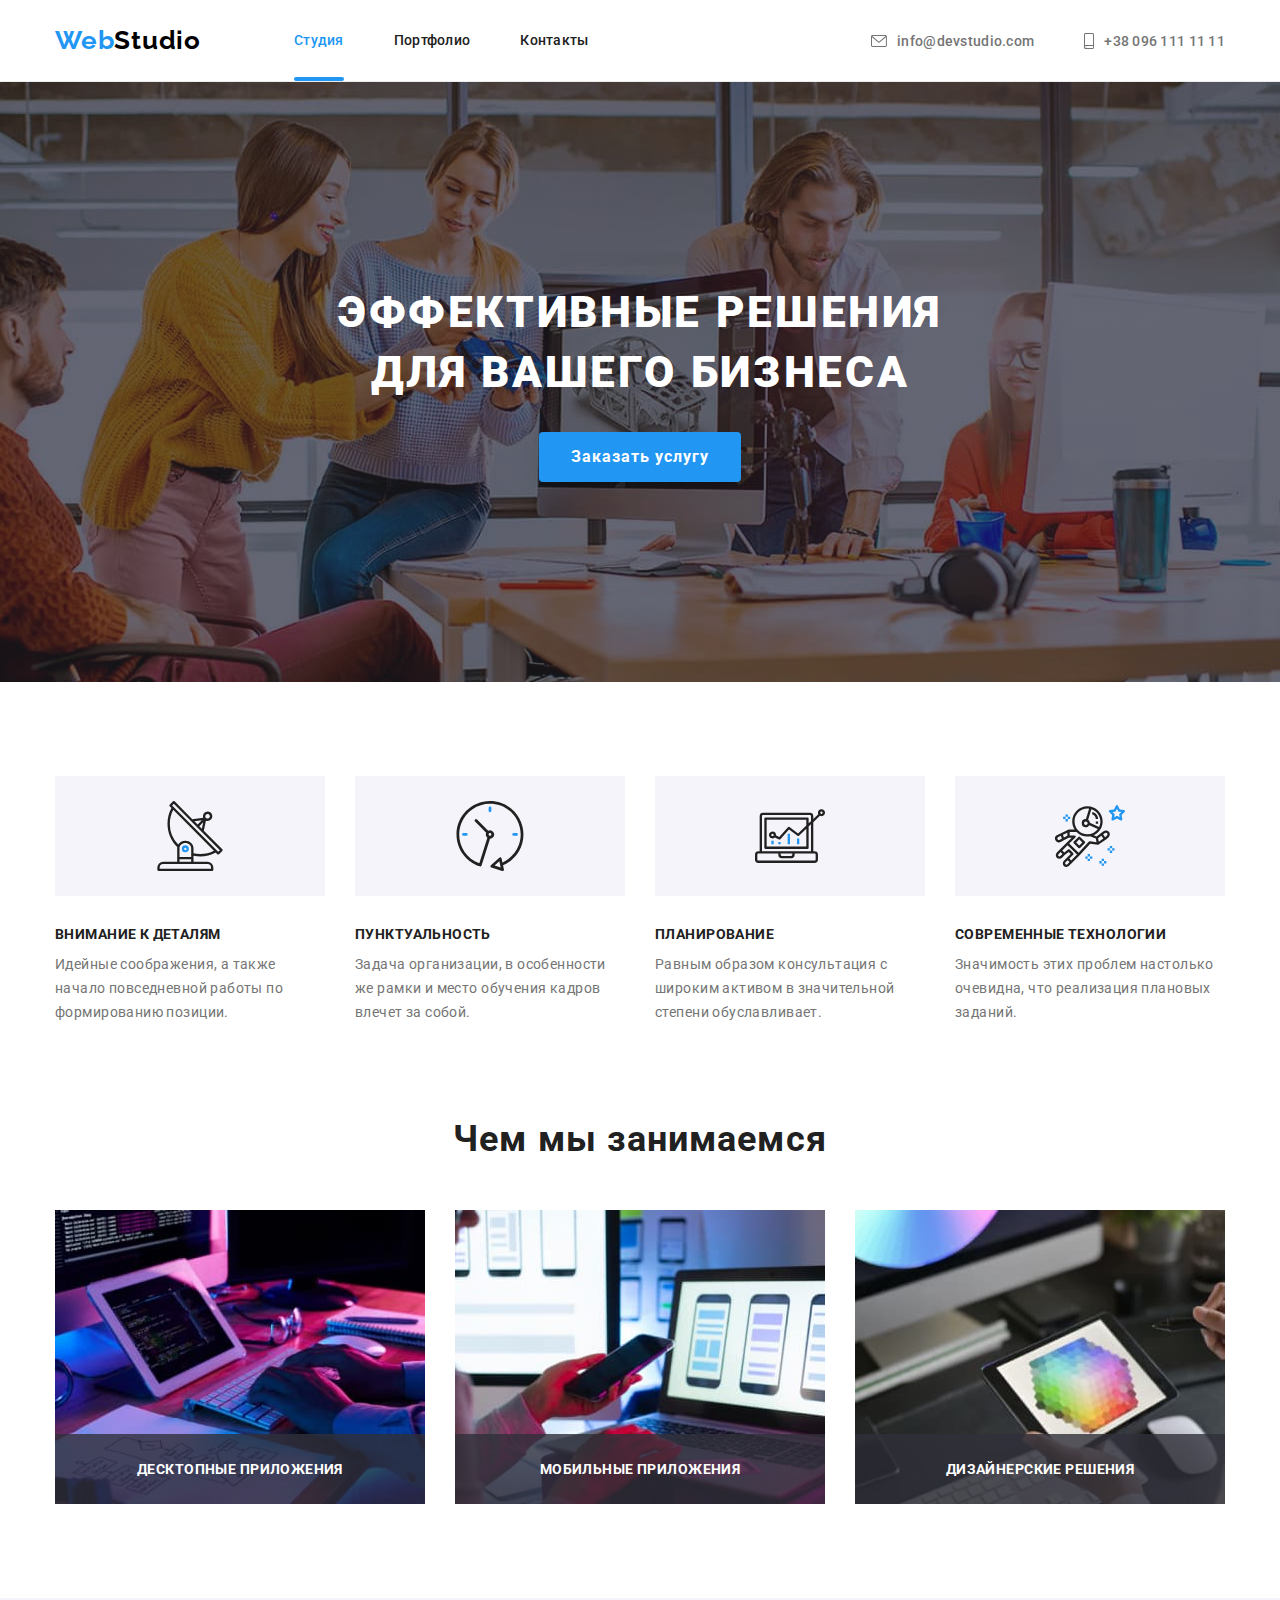
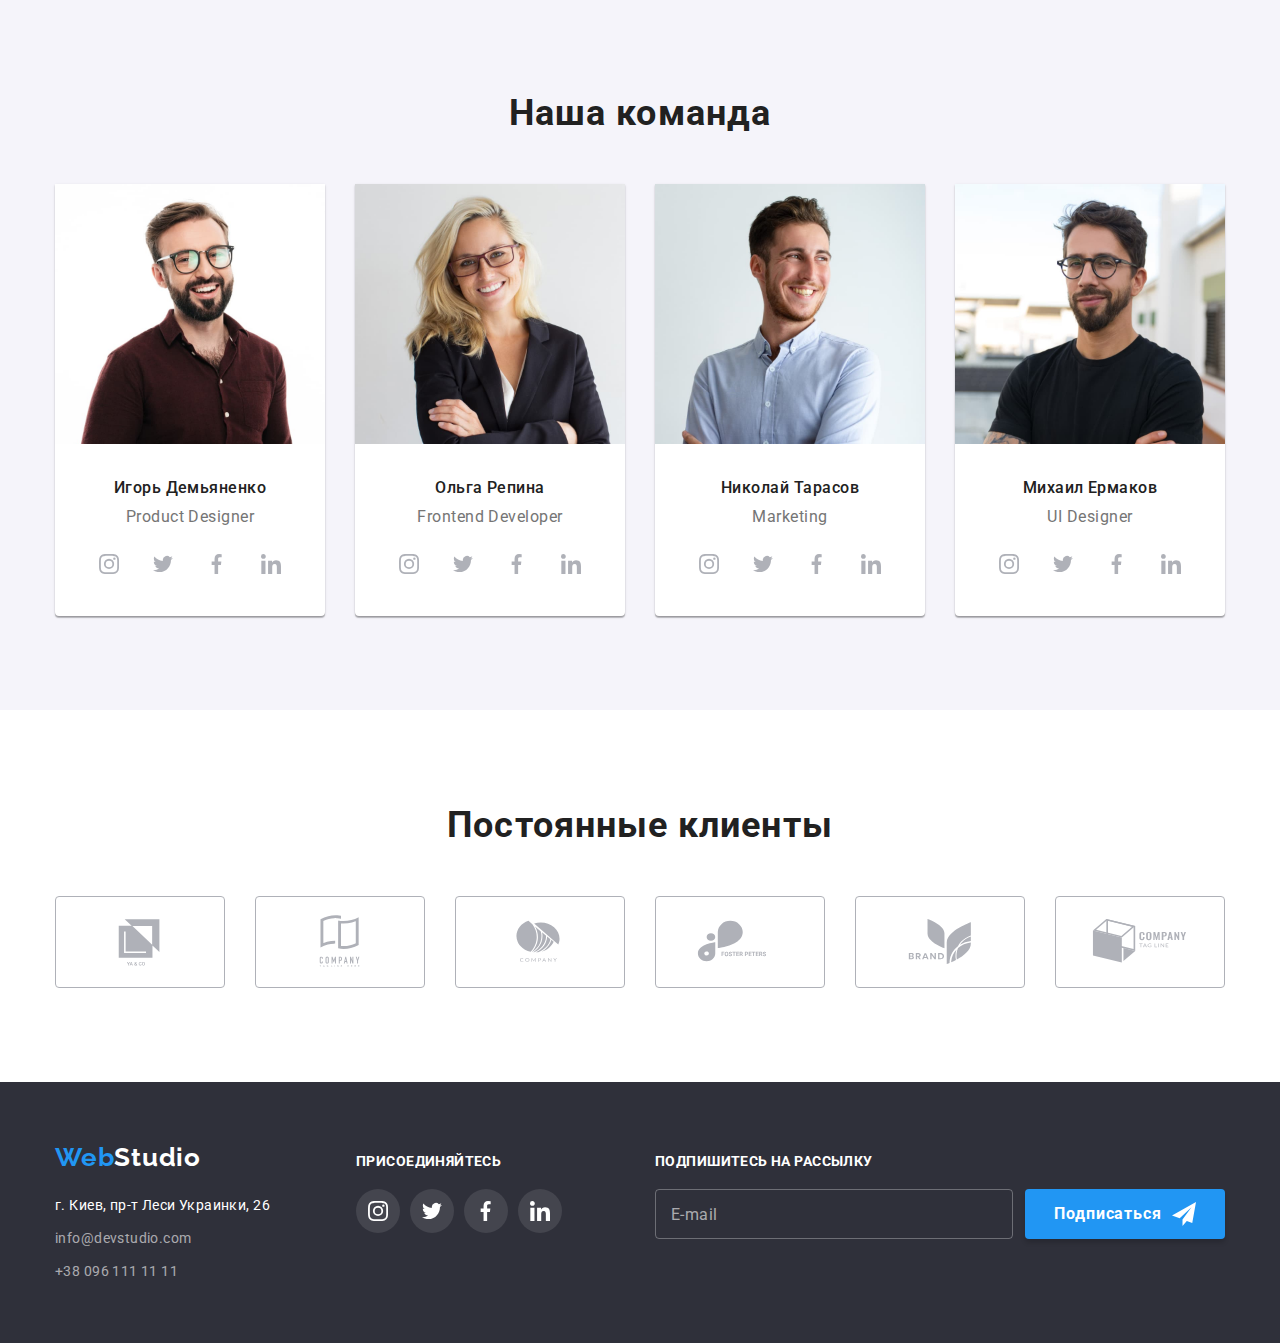
==== index.html @ fdfce9a9 "ver. 1" ====
<!DOCTYPE html>
<html lang="ru">
  <head>
    <meta charset="UTF-8" />
    <meta http-equiv="X-UA-Compatible" content="IE=edge" />
    <meta name="viewport" content="width=device-width, initial-scale=1.0" />
    <title>Web Studio</title>
    <link rel="preconnect" href="https://fonts.googleapis.com" />
    <link rel="preconnect" href="https://fonts.gstatic.com" crossorigin />
    <link
      href="https://fonts.googleapis.com/css2?family=Raleway:wght@700&family=Roboto:wght@400;500;700;900&display=swap"
      rel="stylesheet"
    />
    <link
      rel="stylesheet"
      href="https://cdnjs.cloudflare.com/ajax/libs/modern-normalize/1.1.0/modern-normalize.min.css"
    />
    <link
      rel="stylesheet"
      href="https://cdnjs.cloudflare.com/ajax/libs/animate.css/4.1.1/animate.min.css"
    />
    <!-- <link rel="stylesheet" href="./css/style.css" /> -->
    <link rel="stylesheet" href="/css/main.min.css" />
    <base target="_blank" />
  </head>
  <body>
    <div class="backdrop is-hidden" data-modal>
      <div class="modal">
        <button type="button" class="modal__close-btn" data-modal-close>
          <svg class="modal__close-icon" width="18px" height="18px">
            <use href="images/icons.svg#icon-icon-close"></use>
          </svg>
        </button>
        <form class="form-application">
          <p class="form-application__title">Оставьте свои данные, мы вам перезвоним</p>
          <label for="name" class="form-application__label">Имя</label>
          <div class="form-application__input-wrap">
            <input type="text" id="name" name="name" class="form-application__input" />
            <svg width="18px" height="18px" class="form-application__input-icon">
              <use href="./images/icons.svg#icon-name"></use>
            </svg>
          </div>
          <label for="tel" class="form-application__label">Телефон</label>
          <div class="form-application__input-wrap">
            <input type="tel" id="tel" name="tel" class="form-application__input" />
            <svg width="18px" height="18px" class="form-application__input-icon">
              <use href="./images/icons.svg#icon-tel"></use>
            </svg>
          </div>
          <label for="email" class="form-application__label">Почта</label>
          <div class="form-application__input-wrap">
            <input type="email" id="email" name="email" class="form-application__input" />
            <svg width="18px" height="18px" class="form-application__input-icon">
              <use href="./images/icons.svg#icon-mail"></use>
            </svg>
          </div>
          <label for="comment" class="form-application__label">Комментарий</label>
          <textarea
            name="comment"
            id="comment"
            class="form-application__input form-application__input--textarea"
            placeholder="Введите текст"
          ></textarea>
          <div class="form-application__policy-wrap">
            <input
              type="checkbox"
              name="policy"
              id="policy"
              class="form-application__input-checkbox"
            />
            <label for="policy" class="form-application__label form-application__label--policy">
              <span class="form-application__checkbox-icon"> </span>
              Соглашаюсь с рассылкой и принимаю
              <a href="" class="form-application__policy-link">Условия договора</a></label
            >
          </div>
          <button type="submit" class="form-application__submit-btn">Отправить</button>
        </form>
      </div>
    </div>
    <!--Header-->
    <header class="header">
      <div class="container header__container">
        <!--Logo-->
        <a href="./index.html" class="logo logo--color-header" target="_self"
          ><span class="logo logo--color-primary">Web</span>Studio</a
        >
        <!--Navigation-->
        <nav class="nav">
          <ul class="nav__list list-flex">
            <li class="nav__item">
              <a href="./index.html" class="nav__link active-link" target="_self">Студия</a>
            </li>
            <li class="nav__item">
              <a href="./portfolio.html" class="nav__link" target="_self">Портфолио</a>
            </li>
            <li class="nav__item">
              <a href="" class="nav__link" target="_self">Контакты</a>
            </li>
          </ul>
        </nav>
        <!--Contacts-->
        <ul class="contacts-list list-flex">
          <li class="contacts-list__item">
            <a href="mailto:info@devstudio.com" class="contacts-list__link">
              <svg class="contacts-list__icon" width="16px" height="12px">
                <use href="images/icons.svg#icon-envelope"></use>
              </svg>
              info@devstudio.com</a
            >
          </li>
          <li class="contacts-list__item">
            <a href="tel:+380961111111" class="contacts-list__link">
              <svg width="10" height="16" class="contacts-list__icon">
                <use href="images/icons.svg#icon-smartphone"></use>
              </svg>
              +38 096 111 11 11</a
            >
          </li>
        </ul>
      </div>
    </header>
    <!--Main section-->
    <main>
      <!--Hero-section-->
      <section class="section hero-section">
        <div class="container">
          <h1 class="hero-section__title">Эффективные решения<br />для вашего бизнеса</h1>
          <button class="hero-section__btn button" data-modal-open>Заказать услугу</button>
        </div>
      </section>
      <!--Skills-section-->
      <section class="section">
        <div class="container">
          <ul class="skills-list list-flex">
            <li class="skills-list__item">
              <div class="skills-list__wrap">
                <svg width="70" height="70">
                  <use href="images/icons.svg#icon-antenna"></use>
                </svg>
              </div>
              <h3 class="skills-list__title">Внимание к деталям</h3>
              <p class="skills-list__description">
                Идейные соображения, а также начало повседневной работы по формированию позиции.
              </p>
            </li>
            <li class="skills-list__item">
              <div class="skills-list__wrap">
                <svg width="70" height="70">
                  <use href="images/icons.svg#icon-clock"></use>
                </svg>
              </div>
              <h3 class="skills-list__title">Пунктуальность</h3>
              <p class="skills-list__description">
                Задача организации, в особенности же рамки и место обучения кадров влечет за собой.
              </p>
            </li>
            <li class="skills-list__item">
              <div class="skills-list__wrap">
                <svg width="70" height="70">
                  <use href="images/icons.svg#icon-diagram"></use>
                </svg>
              </div>
              <h3 class="skills-list__title">Планирование</h3>
              <p class="skills-list__description">
                Равным образом консультация с широким активом в значительной степени обуславливает.
              </p>
            </li>
            <li class="skills-list__item">
              <div class="skills-list__wrap">
                <svg width="70" height="70">
                  <use href="images/icons.svg#icon-astronaut"></use>
                </svg>
              </div>
              <h3 class="skills-list__title">Современные технологии</h3>
              <p class="skills-list__description">
                Значимость этих проблем настолько очевидна, что реализация плановых заданий.
              </p>
            </li>
          </ul>
        </div>
      </section>
      <!--Description-section-->
      <section class="section description-section">
        <div class="container">
          <h2 class="description-title">Чем мы занимаемся</h2>
          <ul class="description-list list-flex">
            <li>
              <div class="description-list__wrap">
                <img src="./images/img1.jpg" alt="разработка для ПК" width="370" />
                <h3 class="description-list__title">десктопные приложения</h3>
              </div>
            </li>
            <li>
              <div class="description-list__wrap">
                <img src="./images/img2.jpg" alt="разработка для смартфонов" width="370" />
                <h3 class="description-list__title">мобильные приложения</h3>
              </div>
            </li>
            <li>
              <div class="description-list__wrap">
                <img src="./images/img3.jpg" alt="разработка для планшетов" width="370" />
                <h3 class="description-list__title">дизайнерские решения</h3>
              </div>
            </li>
          </ul>
        </div>
      </section>
      <!--Command-section-->
      <section class="section command-section">
        <div class="container">
          <h2 class="command-title">Наша команда</h2>
          <ul class="command-list list-flex">
            <li class="command-list__item">
              <img src="./images/employee1.jpg" alt="Игорь Демьяненко" width="270" />
              <h3 class="command-list__name">Игорь Демьяненко</h3>
              <p class="command-list__position">Product Designer</p>
              <div class="command-list__link-wrap">
                <a href="https://www.instagram.com/" class="command-list__link">
                  <svg width="20" height="20">
                    <use href="./images/icons.svg#icon-instagram"></use>
                  </svg>
                </a>
                <a href="https://twitter.com/" class="command-list__link">
                  <svg width="20" height="20">
                    <use href="./images/icons.svg#icon-twitter"></use>
                  </svg>
                </a>
                <a href="https://www.facebook.com/" class="command-list__link">
                  <svg width="20" height="20">
                    <use href="./images/icons.svg#icon-facebook"></use>
                  </svg>
                </a>
                <a href="https://www.linkedin.com/" class="command-list__link" target="_blank">
                  <svg width="20" height="20">
                    <use href="./images/icons.svg#icon-linkedin"></use>
                  </svg>
                </a>
              </div>
            </li>
            <li class="command-list__item">
              <img src="./images/employee2.jpg" alt="Ольга Репина" width="270" />
              <h3 class="command-list__name">Ольга Репина</h3>
              <p class="command-list__position">Frontend Developer</p>
              <div class="command-list__link-wrap">
                <a href="https://www.instagram.com/" class="command-list__link">
                  <svg width="20" height="20" class="">
                    <use href="./images/icons.svg#icon-instagram"></use>
                  </svg>
                </a>
                <a href="https://twitter.com/" class="command-list__link">
                  <svg width="20" height="20" class="">
                    <use href="./images/icons.svg#icon-twitter"></use>
                  </svg>
                </a>
                <a href="https://www.facebook.com/" class="command-list__link">
                  <svg width="20" height="20" class="">
                    <use href="./images/icons.svg#icon-facebook"></use>
                  </svg>
                </a>
                <a href="https://www.linkedin.com/" class="command-list__link" target="_blank">
                  <svg width="20" height="20" class="">
                    <use href="./images/icons.svg#icon-linkedin"></use>
                  </svg>
                </a>
              </div>
            </li>
            <li class="command-list__item">
              <img src="./images/employee3.jpg" alt="Николай Тарасов" width="270" />
              <h3 class="command-list__name">Николай Тарасов</h3>
              <p class="command-list__position">Marketing</p>
              <div class="command-list__link-wrap">
                <a href="https://www.instagram.com/" class="command-list__link">
                  <svg width="20" height="20" class="">
                    <use href="./images/icons.svg#icon-instagram"></use>
                  </svg>
                </a>
                <a href="https://twitter.com/" class="command-list__link">
                  <svg width="20" height="20" class="">
                    <use href="./images/icons.svg#icon-twitter"></use>
                  </svg>
                </a>
                <a href="https://www.facebook.com/" class="command-list__link">
                  <svg width="20" height="20" class="">
                    <use href="./images/icons.svg#icon-facebook"></use>
                  </svg>
                </a>
                <a href="https://www.linkedin.com/" class="command-list__link" target="_blank">
                  <svg width="20" height="20" class="">
                    <use href="./images/icons.svg#icon-linkedin"></use>
                  </svg>
                </a>
              </div>
            </li>
            <li class="command-list__item">
              <img src="./images/employee4.jpg" alt="Михаил Ермаков" width="270" />
              <h3 class="command-list__name">Михаил Ермаков</h3>
              <p class="command-list__position">UI Designer</p>
              <div class="command-list__link-wrap">
                <a href="https://www.instagram.com/" class="command-list__link">
                  <svg width="20" height="20" class="">
                    <use href="./images/icons.svg#icon-instagram"></use>
                  </svg>
                </a>
                <a href="https://twitter.com/" class="command-list__link">
                  <svg width="20" height="20" class="">
                    <use href="./images/icons.svg#icon-twitter"></use>
                  </svg>
                </a>
                <a href="https://www.facebook.com/" class="command-list__link">
                  <svg width="20" height="20" class="">
                    <use href="./images/icons.svg#icon-facebook"></use>
                  </svg>
                </a>
                <a href="https://www.linkedin.com/" class="command-list__link" target="_blank">
                  <svg width="20" height="20" class="">
                    <use href="./images/icons.svg#icon-linkedin"></use>
                  </svg>
                </a>
              </div>
            </li>
          </ul>
        </div>
      </section>
      <!--Clients-section-->
      <section class="section">
        <div class="container">
          <h2 class="clients-title">Постоянные клиенты</h2>
          <ul class="clients-list list-flex">
            <li class="clients-list__item">
              <a href="" class="clients-list__link">
                <svg width="106" height="60">
                  <use href="images/icons.svg#icon-logo-1"></use>
                </svg>
              </a>
            </li>
            <li class="clients-list__item">
              <a href="" class="clients-list__link">
                <svg width="106" height="60" class="clients-icon">
                  <use href="images/icons.svg#icon-logo-2"></use>
                </svg>
              </a>
            </li>
            <li class="clients-list__item">
              <a href="" class="clients-list__link">
                <svg width="106" height="60" class="clients-icon">
                  <use href="images/icons.svg#icon-logo-3"></use>
                </svg>
              </a>
            </li>
            <li class="clients-list__item">
              <a href="" class="clients-list__link">
                <svg width="106" height="60" class="clients-icon">
                  <use href="images/icons.svg#icon-logo-4"></use>
                </svg>
              </a>
            </li>
            <li class="clients-list__item">
              <a href="" class="clients-list__link">
                <svg width="106" height="60" class="clients-icon">
                  <use href="images/icons.svg#icon-logo-5"></use>
                </svg>
              </a>
            </li>
            <li class="clients-list__item">
              <a href="" class="clients-list__link">
                <svg width="106" height="60" class="clients-icon">
                  <use href="images/icons.svg#icon-logo-6"></use>
                </svg>
              </a>
            </li>
          </ul>
        </div>
      </section>
    </main>
    <!--Footer-->
    <footer class="footer-section">
      <div class="container footer-container">
        <div class="footer-wrap-1">
          <a href="./index.html" class="logo logo--color-footer" target="_self"
            ><span class="logo logo--color-primary">Web</span>Studio</a
          >
          <address>
            <a href="https://goo.gl/maps/UCpM3djTyMYPJddQ7" class="adress-location"
              >г. Киев, пр-т Леси Украинки, 26</a
            >
            <ul class="adress-list list-flex">
              <li class="adress-list__item">
                <a href="mailto:info@devstudio.com" class="adress-list__contact"
                  >info@devstudio.com</a
                >
              </li>
              <li class="adress-list__item">
                <a href="tel:+380961111111" class="adress-list__contact">+38 096 111 11 11</a>
              </li>
            </ul>
          </address>
        </div>
        <div class="footer-wrap-2">
          <h3 class="footer-links-title">присоединяйтесь</h3>
          <ul class="footer-links list-flex">
            <li>
              <a href="https://www.instagram.com/" class="footer-links__icon">
                <svg width="20" height="20">
                  <use href="./images/icons.svg#icon-instagram"></use>
                </svg>
              </a>
            </li>
            <li>
              <a href="https://twitter.com/" class="footer-links__icon">
                <svg width="20" height="20">
                  <use href="./images/icons.svg#icon-twitter"></use>
                </svg>
              </a>
            </li>
            <li>
              <a href="https://www.facebook.com/" class="footer-links__icon">
                <svg width="20" height="20">
                  <use href="./images/icons.svg#icon-facebook"></use>
                </svg>
              </a>
            </li>
            <li>
              <a href="https://www.linkedin.com/" class="footer-links__icon" target="_blank">
                <svg width="20" height="20">
                  <use href="./images/icons.svg#icon-linkedin"></use>
                </svg>
              </a>
            </li>
          </ul>
        </div>
        <form class="newsletter-form">
          <div>
            <p class="newsletter-form__label">Подпишитесь на рассылку</p>
            <input
              type="email"
              name="email"
              id="email"
              placeholder="E-mail"
              class="newsletter-form__input"
            />
          </div>
          <button type="submit" class="newsletter-form__submit-btn">
            <span class="newsletter-form__submit-title">
              Подписаться
              <svg width="24px" height="24px" class="newsletter-form__icon-submit">
                <use href="./images/icons.svg#icon-submit"></use>
              </svg>
            </span>
          </button>
        </form>
      </div>
    </footer>
    <script src="./js/modal.js"></script>
  </body>
</html>
---- css/style.css ----
:root {
  --body-main-color: #212121;
  --header-border-color: #ececec;
  --main-background-color: #2f303a;
  --logo-color-1: #000000;
  --secondary-text-color: #ffffff;
  --main-hover-color: #2196f3;
  --third-priority-color: #757575;
  --secondary-background-color: #f5f4fa;
  --icon-color: #afb1b8;
  --portfolio-border-color: #eeeeee;
  --adress-third-priority-color: rgba(255, 255, 255, 0.6);
  --footer-links-bcgr-color: rgba(255, 255, 255, 0.1);
}

/*--------------------------global styles--------------------------*/
p,
h1,
h2,
h3,
h4,
h5,
h6 {
  margin: 0;
  padding: 0;
}

.img-block {
  display: block;
}

.list-flex {
  display: flex;
  margin: 0;
  padding: 0;
}

a {
  text-decoration: none;
  color: inherit;
}

li {
  list-style-type: none;
}

body {
  font-family: 'Roboto', sans-serif;
  color: var(--body-main-color);
}

footer {
  background-color: var(--main-background-color);
}

.button {
  border: 4px transparent;
}

.container {
  width: 1200px;
  padding-left: 15px;
  padding-right: 15px;
  margin-left: auto;
  margin-right: auto;
}

.section {
  padding-top: 94px;
  padding-bottom: 94px;
}

.visually-hidden {
  position: fixed;
  transform: scale(0);
}

/*--------------------------header--------------------------*/

.header {
  border-bottom: 1px solid var(--header-border-color);
}

.header__container {
  display: flex;
  align-items: center;
  padding-top: 25px;
  padding-bottom: 25px;
}

.nav {
  display: flex;
  margin-left: 93px;
}

.nav__item:not(:last-child) {
  margin-right: 50px;
}

.logo {
  font-family: Raleway;
  font-weight: 700;
  font-size: 26px;
  line-height: calc(31 / 26);
  letter-spacing: 0.03em;
}

.logo--color-primary {
  color: var(--main-hover-color);
}

.logo--color-header {
  color: var(--logo-color-1);
}

.logo--color-footer {
  color: var(--secondary-text-color);
}

.nav__link {
  position: relative;
  padding-top: 25px;
  padding-bottom: 25px;
  font-family: Roboto;
  font-weight: 500;
  font-size: 14px;
  line-height: calc(16 / 14);
  letter-spacing: 0.02em;
  transition-property: color;
  transition-duration: 250ms;
  transition-timing-function: cubic-bezier(0.4, 0, 0.2, 1);
}

.nav__link:hover,
.nav__link:focus {
  color: var(--main-hover-color);
}

.active-link::after {
  content: '';
  width: 100%;
  height: 4px;
  bottom: -7.5px;
  left: 0;
  border-radius: 2px;
  position: absolute;
  background-color: var(--main-hover-color);
}

.active-link {
  color: var(--main-hover-color);
}

.contacts-list {
  margin-left: auto;
}

.contacts-list__item:nth-child(1) {
  margin-right: 50px;
}

.contacts-list__link {
  display: flex;
  align-items: center;
  font-family: Roboto;
  font-weight: 500;
  font-size: 14px;
  line-height: calc(16 / 14);
  letter-spacing: 0.02em;
  color: var(--third-priority-color);
  fill: var(--third-priority-color);
  transition-property: color fill;
  transition-duration: 250ms;
  transition-timing-function: cubic-bezier(0.4, 0, 0.2, 1);
}

.contacts-list__link:hover,
.contacts-list__link:focus {
  color: var(--main-hover-color);
  fill: var(--main-hover-color);
}

.contacts-list__icon {
  margin-right: 10px;
}

/*--------------------------hero-section--------------------------*/

.hero-section {
  padding-top: 200px;
  padding-bottom: 200px;
  max-width: 1600px;
  max-height: 600px;
  margin-left: auto;
  margin-right: auto;
  background-image: linear-gradient(to right, rgba(47, 48, 58, 0.4), rgba(47, 48, 58, 0.4)),
    url(../images/hero-background.jpg);
  background-repeat: no-repeat;
  background-position: center;
  background-size: auto;
  background-color: var(--main-background-color);
  text-align: center;
}

.hero-section__title {
  margin-top: 0;
  margin-bottom: 30px;
  font-weight: 900;
  font-size: 44px;
  line-height: calc(60 / 44);
  letter-spacing: 0.06em;
  text-transform: uppercase;
  color: var(--secondary-text-color);
}

.hero-section__btn {
  display: inline-block;
  border-radius: 4px;
  box-shadow: 0px 4px 4px rgba(0, 0, 0, 0.15);
  padding: 10px 32px;
  cursor: pointer;
  font-family: inherit;
  font-weight: 700;
  font-size: 16px;
  line-height: calc(30 / 16);
  align-items: center;
  text-align: center;
  letter-spacing: 0.06em;
  background-color: var(--main-hover-color);
  color: var(--secondary-text-color);
}

.backdrop {
  position: fixed;
  width: 100%;
  height: 100%;
  background-color: rgba(0, 0, 0, 0.2);
  z-index: 1;
}

.backdrop.is-hidden {
  visibility: hidden;
  opacity: 0;
  pointer-events: none;
}

.modal {
  position: absolute;
  padding: 40px 40px;
  top: 50%;
  left: 50%;
  transform: translate(-50%, -50%);
  width: 528px;
  height: 581px;
  background-color: #fff;
  box-shadow: 0px 1px 3px rgba(0, 0, 0, 0.12), 0px 1px 1px rgba(0, 0, 0, 0.14),
    0px 2px 1px rgba(0, 0, 0, 0.2);
  border-radius: 4px;
}

.modal__close-btn {
  position: relative;
  width: 30px;
  height: 30px;
  position: absolute;
  right: 8px;
  top: 8px;
  background-color: #fff;
  padding: 0;
  cursor: pointer;
  border: 1px solid rgba(0, 0, 0, 0.1);
  border-radius: 50%;
  transition-property: fill;
  transition-duration: 250ms;
  transition-timing-function: cubic-bezier(0.4, 0, 0.2, 1);
}

.modal__close-btn:hover,
.modal__close-btn:focus {
  fill: var(--main-hover-color);
}

.modal__close-icon {
  position: absolute;
  top: 50%;
  left: 50%;
  transform: translate(-50%, -50%);
}

.form-application__title {
  text-align: center;
  font-weight: bold;
  font-size: 20px;
  line-height: 23px;
  text-align: center;
  letter-spacing: 0.03em;
  margin-bottom: 12px;
}

.form-application__label {
  display: block;
  margin-bottom: 4px;
  font-size: 12px;
  line-height: calc(14 / 12);
  letter-spacing: 0.01em;
  color: var(--third-priority-color);
}

.form-application__input {
  display: block;
  width: 100%;
  height: 40px;
  padding: 12px 42px;
  outline: none;
  border: 1px solid rgba(33, 33, 33, 0.2);
  border-radius: 4px;
  cursor: pointer;
  transition-property: border-color;
  transition-duration: 250ms;
  transition-timing-function: cubic-bezier(0.4, 0, 0.2, 1);
}

.form-application__input-icon {
  position: absolute;
  top: 11px;
  left: 12px;
  transition-property: fill;
  transition-duration: 250ms;
  transition-timing-function: cubic-bezier(0.4, 0, 0.2, 1);
}

.form-application__input-wrap {
  position: relative;
  margin-bottom: 10px;
}

.form-application__input:focus {
  border-color: var(--main-hover-color);
}

.form-application__input:focus ~ .form-application__input-icon {
  fill: var(--main-hover-color);
}

.form-application__input--textarea {
  margin-bottom: 20px;
  padding: 12px 16px;
  height: 120px;
  resize: none;
}

.form-application__input-textarea::placeholder {
  font-size: 12px;
  line-height: calc(14 / 12);
  letter-spacing: 0.01em;
  color: rgba(117, 117, 117, 0.5);
}

.form-application__policy-wrap {
  display: flex;
  align-items: center;
  justify-content: space-between;
  margin-bottom: 30px;
  padding: 0 12px;
}

.form-application__input-checkbox {
  position: absolute;
  width: 1px;
  height: 1px;
  overflow: hidden;
  clip: rect(0 0 0 0);
}

.form-application__label--policy {
  display: flex;
  align-items: center;
  justify-content: space-between;
  width: 100%;
  margin-bottom: 0;
  font-size: 14px;
  line-height: calc(24 / 14);
  letter-spacing: 0.03em;
}

.form-application__checkbox-icon {
  display: inline-block;
  width: 16px;
  height: 15px;
  border-radius: 2px;
  border: 2px solid var(--body-main-color);
  transition-property: background-image background-color border-color background-origin
    background-size;
  transition-duration: 250ms;
  transition-timing-function: cubic-bezier(0.4, 0, 0.2, 1);
}

.form-application__input-checkbox:checked
  + .form-application__label--policy
  > .form-application__checkbox-icon {
  border-color: transparent;
  background-color: var(--main-hover-color);
  background-image: url(../images/checked-checkbox.svg);
  background-size: contain;
  background-origin: border-box;
}

.form-application__input-checkbox:checked:focus
  + .form-application__label--policy
  > .form-application__checkbox-icon {
  border: 2px solid var(--body-main-color);
}

.form-application__input-checkbox:focus
  + .form-application__label--policy
  > .form-application__checkbox-icon {
  border: 2px solid var(--main-hover-color);
}

.form-application__policy-link {
  font-style: normal;
  font-size: 14px;
  line-height: calc(24 / 14);
  letter-spacing: 0.03em;
  text-decoration-line: underline;
  color: var(--main-hover-color);
}

.form-application__submit-btn {
  display: block;
  width: 200px;
  height: 50px;
  margin-left: auto;
  margin-right: auto;
  font-weight: bold;
  font-size: 16px;
  line-height: calc(30 / 16);
  letter-spacing: 0.06em;
  color: var(--secondary-text-color);
  background: #188ce8;
  box-shadow: 0px 4px 4px rgba(0, 0, 0, 0.15);
  border-radius: 4px;
  border: none;
  cursor: pointer;
}

/*--------------------------skills section--------------------------*/

.skills-list__wrap {
  display: flex;
  align-items: center;
  justify-content: center;
  margin-bottom: 30px;
  width: 270px;
  height: 120px;
  background-color: var(--secondary-background-color);
}

.skills-list {
  justify-content: space-between;
}

.skills-list__item {
  width: 270px;
}

.skills-list__title {
  margin-top: 0;
  margin-bottom: 10px;
  font-size: 14px;
  line-height: calc(16 / 14);
  letter-spacing: 0.03em;
  text-transform: uppercase;
}

.skills-list__description {
  font-size: 14px;
  line-height: calc(24 / 14);
  letter-spacing: 0.03em;
  color: var(--third-priority-color);
}
/*--------------------------description section--------------------------*/

.description-section {
  padding-top: 0;
}

.description-title {
  margin: 0 auto 50px auto;
  font-size: 36px;
  line-height: calc(42 / 36);
  text-align: center;
  letter-spacing: 0.03em;
}

.description-list {
  justify-content: space-between;
}

.description-list__wrap {
  width: 370px;
  height: 294px;
  position: relative;
}

.description-list__title {
  position: absolute;
  bottom: 0;
  width: 370px;
  height: 70px;
  padding: 27px 0;
  font-size: 14px;
  line-height: calc(16 / 14);
  text-align: center;
  letter-spacing: 0.03em;
  text-transform: uppercase;
  background-color: rgba(47, 48, 58, 0.8);
  color: var(--secondary-text-color);
}

/*--------------------------command section--------------------------*/

.command-section {
  background-color: var(--secondary-background-color);
}

.command-title {
  margin: 0 auto 50px auto;
  font-size: 36px;
  line-height: calc(42 / 36);
  text-align: center;
  letter-spacing: 0.03em;
}

.command-list {
  justify-content: space-between;
}

.command-list__item {
  padding-bottom: 30px;
  box-shadow: 0px 1px 3px rgba(0, 0, 0, 0.12), 0px 1px 1px rgba(0, 0, 0, 0.14),
    0px 2px 1px rgba(0, 0, 0, 0.2);
  border-radius: 0px 0px 4px 4px;
  background-color: #fff;
}

.command-list__name {
  margin-top: 30px;
  font-weight: 500;
  font-size: 16px;
  line-height: calc(19 / 16);
  text-align: center;
  letter-spacing: 0.03em;
}

.command-list__position {
  margin-top: 10px;
  font-size: 16px;
  line-height: calc(19 / 16);
  text-align: center;
  letter-spacing: 0.03em;
  color: var(--third-priority-color);
}

.command-list__link-wrap {
  display: flex;
  align-items: center;
  justify-content: space-between;
  width: 206px;
  height: 44px;
  margin-left: auto;
  margin-right: auto;
  margin-top: 16px;
}

.command-list__link {
  display: flex;
  align-items: center;
  justify-content: center;
  width: 44px;
  height: 44px;
  fill: var(--icon-color);
  border-radius: 50%;
  transition-property: background-color fill;
  transition-duration: 250ms;
  transition-timing-function: cubic-bezier(0.4, 0, 0.2, 1);
}

.command-list__link:hover,
.command-list__link:focus {
  background-color: var(--main-hover-color);
  fill: var(--secondary-text-color);
}

/*--------------------------Clients section--------------------------*/

.clients-title {
  margin-bottom: 50px;
  font-size: 36px;
  line-height: 42px;
  text-align: center;
  letter-spacing: 0.03em;
  color: var(--body-main-color);
}

.clients-list {
  display: flex;
  padding: 0;
}

.clients-list__item:not(:last-child) {
  margin-right: 30px;
}

.clients-list__item {
  display: flex;
  align-items: center;
  justify-content: center;
  width: 170px;
  height: 92px;
  border: 1px solid #afb1b8;
  border-radius: 4px;
  transition-property: border-color;
  transition-duration: 250ms;
  transition-timing-function: cubic-bezier(0.4, 0, 0.2, 1);
}

.clients-list__link {
  display: flex;
  align-items: center;
  justify-content: center;
  fill: var(--icon-color);
  width: 170px;
  height: 92px;
  transition-property: fill;
  transition-duration: 250ms;
  transition-timing-function: cubic-bezier(0.4, 0, 0.2, 1);
}

.clients-list__item:hover,
.clients-list__item:focus {
  border-color: var(--main-hover-color);
}

.clients-list__link:hover,
.clients-list__link:focus {
  fill: var(--main-hover-color);
}

/*--------------------------portfolio nav section--------------------------*/

.portfolio-nav {
  margin-bottom: 50px;
  justify-content: center;
  margin-left: auto;
  margin-right: auto;
}

.portfolio-nav__item:not(:last-child) {
  margin-right: 8px;
}

.portfolio-nav__btn {
  display: inline-block;
  border-radius: 4px;
  padding: 6px 22px;
  font-family: inherit;
  font-weight: 500;
  font-size: 16px;
  line-height: calc(26 / 16);
  text-align: center;
  letter-spacing: 0.03em;
  color: inherit;
  cursor: pointer;
  background-color: var(--secondary-background-color);
  transition-property: background-color color box-shadow;
  transition-duration: 250ms;
  transition-timing-function: cubic-bezier(0.4, 0, 0.2, 1);
}

.portfolio-nav__btn:focus,
.portfolio-nav__btn:hover {
  background-color: var(--main-hover-color);
  color: var(--secondary-text-color);
  box-shadow: 0px 3px 1px rgba(0, 0, 0, 0.1), 0px 1px 2px rgba(0, 0, 0, 0.08),
    0px 2px 2px rgba(0, 0, 0, 0.12);
}

/*--------------------------portfolio elements section--------------------------*/

.portfolio-list {
  display: flex;
  flex-wrap: wrap;
  margin-top: -30px;
  margin-left: -30px;
}

.portfolio-list__item {
  flex-basis: calc((100% - 90px) / 3);
  margin-top: 30px;
  margin-left: 30px;
  cursor: pointer;
  transition-property: box-shadow;
  transition-duration: 250ms;
  transition-timing-function: cubic-bezier(0.4, 0, 0.2, 1);
}

.portfolio-list__item:hover,
.portfolio-list__item:focus {
  box-shadow: 0px 1px 1px rgba(0, 0, 0, 0.12), 0px 4px 4px rgba(0, 0, 0, 0.06),
    1px 4px 6px rgba(0, 0, 0, 0.16);
}

.portfolio-list__item:hover .portfolio-list__overlay-text {
  transform: translateY(0);
  animation: bounceInUp;
  animation-duration: 850ms;
  animation-timing-function: cubic-bezier(0.4, 0, 0.2, 1);
}

.portfolio-list__overlay {
  position: relative;
  overflow: hidden;
}

.portfolio-list__overlay-text {
  position: absolute;
  top: 0;
  left: 0;
  height: 100%;
  transform: translateY(101%);
  padding: 63px 24px;
  font-size: 18px;
  line-height: calc(28 / 18);
  letter-spacing: 0.03em;
  color: var(--secondary-text-color);
  background-color: rgba(33, 150, 243, 0.9);
  transition-property: transform;
  transition-duration: 250ms;
  transition-timing-function: cubic-bezier(0.4, 0, 0.2, 1);
}

.portfolio-list__wrap {
  padding: 20px 24px;
  border: 1px solid var(--portfolio-border-color);
  border-top: none;
}

.portfolio-list__title {
  margin-bottom: 4px;
  font-size: 18px;
  line-height: calc(36 / 18);
  letter-spacing: 0.06em;
}

.portfolio-list__type {
  font-size: 16px;
  line-height: calc(30 / 16);
  letter-spacing: 0.03em;
  color: var(--third-priority-color);
}

/*--------------------------footer--------------------------*/

.footer-section {
  padding-top: 60px;
  padding-bottom: 60px;
}

.footer-container {
  display: flex;
  align-items: baseline;
}

.adress-location {
  display: inline-block;
  margin-top: 20px;
  margin-bottom: 9px;
  font-family: 'Roboto', sans-serif;
  font-style: normal;
  font-size: 14px;
  line-height: calc(24 / 14);
  letter-spacing: 0.03em;
  color: var(--secondary-text-color);
  transition-property: color;
  transition-duration: 250ms;
  transition-timing-function: cubic-bezier(0.4, 0, 0.2, 1);
}

.adress-list {
  display: inline-block;
}

.inline-list__item:not(:last-child) {
  margin-bottom: 9px;
}

.adress-list__contact {
  font-style: normal;
  font-size: 14px;
  line-height: calc(24 / 14);
  letter-spacing: 0.03em;
  color: var(--adress-third-priority-color);
  transition-property: color;
  transition-duration: 250ms;
  transition-timing-function: cubic-bezier(0.4, 0, 0.2, 1);
}

.adress-list__contact:hover,
.adress-list__contact:focus,
.adress-location:hover,
.adress-location:focus {
  color: var(--main-hover-color);
}

.footer-wrap-2 {
  margin-left: 70px;
}

.footer-links-title {
  font-size: 14px;
  line-height: 16px;
  letter-spacing: 0.03em;
  text-transform: uppercase;
  color: var(--secondary-text-color);
}

.footer-links {
  display: flex;
  align-items: center;
  justify-content: space-between;
  width: 206px;
  height: 44px;
  margin-left: auto;
  margin-right: auto;
  margin-top: 20px;
}

.footer-links__icon {
  display: flex;
  align-items: center;
  justify-content: center;
  width: 44px;
  height: 44px;
  fill: var(--secondary-text-color);
  background-color: var(--footer-links-bcgr-color);
  border-radius: 50%;
  transition-property: background-color fill;
  transition-duration: 250ms;
  transition-timing-function: cubic-bezier(0.4, 0, 0.2, 1);
}

.footer-links__icon:hover,
.footer-links__icon:focus {
  background-color: var(--main-hover-color);
  fill: var(--secondary-text-color);
}

.newsletter-form {
  height: 80px;
  margin-left: 93px;
  display: flex;
  align-items: flex-end;
}

.newsletter-form__label {
  display: block;
  margin: 0 0 20px 0;
  font-weight: bold;
  font-size: 14px;
  line-height: calc(16 / 14);
  letter-spacing: 0.03em;
  text-transform: uppercase;
  color: var(--secondary-text-color);
}

.newsletter-form__input {
  display: inline-block;
  width: 358px;
  height: 50px;
  margin: 0 12px 0 0;
  padding: 15px;
  border: 1px solid rgba(255, 255, 255, 0.3);
  border-radius: 4px;
  background-color: #2196f300;
}

.newsletter-form__input::placeholder {
  font-size: 16px;
  line-height: calc(20 / 16);
  letter-spacing: 0.03em;
  color: rgba(255, 255, 255, 0.6);
  outline: none;
}

.newsletter-form__submit-btn {
  width: 200px;
  height: 50px;
  padding: 0;
  margin: 0;
  background: #2196f3;
  box-shadow: 0px 4px 4px rgba(0, 0, 0, 0.15);
  border: none;
  border-radius: 4px;
  font-weight: bold;
  font-size: 16px;
  line-height: calc(30 / 16);
  letter-spacing: 0.06em;
  color: var(--secondary-text-color);
  cursor: pointer;
}

.newsletter-form__submit-title {
  display: flex;
  align-items: center;
  justify-content: center;
}

.newsletter-form__icon-submit {
  margin-left: 10px;
}
---- css/main.min.css ----
p,h1,h2,h3,h4,h5,h6{margin:0;padding:0}.img-block{display:block}.list-flex{display:-webkit-box;display:-ms-flexbox;display:flex;margin:0;padding:0}a{text-decoration:none;color:inherit}li{list-style-type:none}body{font-family:'Roboto', sans-serif;color:#212121}footer{background-color:#2f303a}.button{border:4px transparent}.container{width:1200px;padding-left:15px;padding-right:15px;margin-left:auto;margin-right:auto}.section{padding-top:94px;padding-bottom:94px}.visually-hidden{position:fixed;-webkit-transform:scale(0);transform:scale(0)}.header{border-bottom:1px solid #ececec}.header__container{display:-webkit-box;display:-ms-flexbox;display:flex;-webkit-box-align:center;-ms-flex-align:center;align-items:center;padding-top:25px;padding-bottom:25px}.nav{display:-webkit-box;display:-ms-flexbox;display:flex;margin-left:93px}.nav__item:not(:last-child){margin-right:50px}.logo{font-family:Raleway;font-weight:700;font-size:26px;line-height:calc(31 / 26);letter-spacing:0.03em}.logo--color-primary{color:#2196f3}.logo--color-header{color:#000}.logo--color-footer{color:#fff}.nav__link{position:relative;padding-top:25px;padding-bottom:25px;font-family:Roboto;font-weight:500;font-size:14px;line-height:calc(16 / 14);letter-spacing:0.02em;-webkit-transition-property:color;transition-property:color;-webkit-transition-duration:250ms;transition-duration:250ms;-webkit-transition-timing-function:cubic-bezier(0.4, 0, 0.2, 1);transition-timing-function:cubic-bezier(0.4, 0, 0.2, 1)}.nav__link:hover,.nav__link:focus{color:#2196f3}.active-link::after{content:'';width:100%;height:4px;bottom:-7.5px;left:0;border-radius:2px;position:absolute;background-color:#2196f3}.active-link{color:#2196f3}.contacts-list{margin-left:auto}.contacts-list__item:nth-child(1){margin-right:50px}.contacts-list__link{display:-webkit-box;display:-ms-flexbox;display:flex;-webkit-box-align:center;-ms-flex-align:center;align-items:center;font-family:Roboto;font-weight:500;font-size:14px;line-height:calc(16 / 14);letter-spacing:0.02em;color:#757575;fill:#757575;-webkit-transition-property:color fill;transition-property:color fill;-webkit-transition-duration:250ms;transition-duration:250ms;-webkit-transition-timing-function:cubic-bezier(0.4, 0, 0.2, 1);transition-timing-function:cubic-bezier(0.4, 0, 0.2, 1)}.contacts-list__link:hover,.contacts-list__link:focus{color:#2196f3;fill:#2196f3}.contacts-list__icon{margin-right:10px}.hero-section{padding-top:200px;padding-bottom:200px;max-width:1600px;max-height:600px;margin-left:auto;margin-right:auto;background-image:-webkit-gradient(linear, left top, right top, from(rgba(47,48,58,0.4)), to(rgba(47,48,58,0.4))),url(../images/hero-background.jpg);background-image:linear-gradient(to right, rgba(47,48,58,0.4), rgba(47,48,58,0.4)),url(../images/hero-background.jpg);background-repeat:no-repeat;background-position:center;background-size:auto;background-color:#2f303a;text-align:center}.hero-section__title{margin-top:0;margin-bottom:30px;font-weight:900;font-size:44px;line-height:calc(60 / 44);letter-spacing:0.06em;text-transform:uppercase;color:#fff}.hero-section__btn{display:inline-block;border-radius:4px;-webkit-box-shadow:0px 4px 4px rgba(0,0,0,0.15);box-shadow:0px 4px 4px rgba(0,0,0,0.15);padding:10px 32px;cursor:pointer;font-family:inherit;font-weight:700;font-size:16px;line-height:calc(30 / 16);-webkit-box-align:center;-ms-flex-align:center;align-items:center;text-align:center;letter-spacing:0.06em;background-color:#2196f3;color:#fff}.backdrop{position:fixed;width:100%;height:100%;background-color:rgba(0,0,0,0.2);z-index:1}.backdrop.is-hidden{visibility:hidden;opacity:0;pointer-events:none}.modal{position:absolute;padding:40px 40px;top:50%;left:50%;-webkit-transform:translate(-50%, -50%);transform:translate(-50%, -50%);width:528px;height:581px;background-color:#fff;-webkit-box-shadow:0px 1px 3px rgba(0,0,0,0.12),0px 1px 1px rgba(0,0,0,0.14),0px 2px 1px rgba(0,0,0,0.2);box-shadow:0px 1px 3px rgba(0,0,0,0.12),0px 1px 1px rgba(0,0,0,0.14),0px 2px 1px rgba(0,0,0,0.2);border-radius:4px}.modal__close-btn{position:relative;width:30px;height:30px;position:absolute;right:8px;top:8px;background-color:#fff;padding:0;cursor:pointer;border:1px solid rgba(0,0,0,0.1);border-radius:50%;-webkit-transition-property:fill;transition-property:fill;-webkit-transition-duration:250ms;transition-duration:250ms;-webkit-transition-timing-function:cubic-bezier(0.4, 0, 0.2, 1);transition-timing-function:cubic-bezier(0.4, 0, 0.2, 1)}.modal__close-btn:hover,.modal__close-btn:focus{fill:#2196f3}.modal__close-icon{position:absolute;top:50%;left:50%;-webkit-transform:translate(-50%, -50%);transform:translate(-50%, -50%)}.form-application__title{text-align:center;font-weight:bold;font-size:20px;line-height:23px;text-align:center;letter-spacing:0.03em;margin-bottom:12px}.form-application__label{display:block;margin-bottom:4px;font-size:12px;line-height:calc(14 / 12);letter-spacing:0.01em;color:#757575}.form-application__input{display:block;width:100%;height:40px;padding:12px 42px;outline:none;border:1px solid rgba(33,33,33,0.2);border-radius:4px;cursor:pointer;-webkit-transition-property:border-color;transition-property:border-color;-webkit-transition-duration:250ms;transition-duration:250ms;-webkit-transition-timing-function:cubic-bezier(0.4, 0, 0.2, 1);transition-timing-function:cubic-bezier(0.4, 0, 0.2, 1)}.form-application__input-icon{position:absolute;top:11px;left:12px;-webkit-transition-property:fill;transition-property:fill;-webkit-transition-duration:250ms;transition-duration:250ms;-webkit-transition-timing-function:cubic-bezier(0.4, 0, 0.2, 1);transition-timing-function:cubic-bezier(0.4, 0, 0.2, 1)}.form-application__input-wrap{position:relative;margin-bottom:10px}.form-application__input:focus{border-color:#2196f3}.form-application__input:focus ~ .form-application__input-icon{fill:#2196f3}.form-application__input--textarea{margin-bottom:20px;padding:12px 16px;height:120px;resize:none}.form-application__input-textarea::-webkit-input-placeholder{font-size:12px;line-height:calc(14 / 12);letter-spacing:0.01em;color:rgba(117,117,117,0.5)}.form-application__input-textarea:-ms-input-placeholder{font-size:12px;line-height:calc(14 / 12);letter-spacing:0.01em;color:rgba(117,117,117,0.5)}.form-application__input-textarea::-ms-input-placeholder{font-size:12px;line-height:calc(14 / 12);letter-spacing:0.01em;color:rgba(117,117,117,0.5)}.form-application__input-textarea::placeholder{font-size:12px;line-height:calc(14 / 12);letter-spacing:0.01em;color:rgba(117,117,117,0.5)}.form-application__policy-wrap{display:-webkit-box;display:-ms-flexbox;display:flex;-webkit-box-align:center;-ms-flex-align:center;align-items:center;-webkit-box-pack:justify;-ms-flex-pack:justify;justify-content:space-between;margin-bottom:30px;padding:0 12px}.form-application__input-checkbox{position:absolute;width:1px;height:1px;overflow:hidden;clip:rect(0 0 0 0)}.form-application__label--policy{display:-webkit-box;display:-ms-flexbox;display:flex;-webkit-box-align:center;-ms-flex-align:center;align-items:center;-webkit-box-pack:justify;-ms-flex-pack:justify;justify-content:space-between;width:100%;margin-bottom:0;font-size:14px;line-height:calc(24 / 14);letter-spacing:0.03em}.form-application__checkbox-icon{display:inline-block;width:16px;height:15px;border-radius:2px;border:2px solid #212121;-webkit-transition-property:background-image background-color border-color background-origin background-size;transition-property:background-image background-color border-color background-origin background-size;-webkit-transition-duration:250ms;transition-duration:250ms;-webkit-transition-timing-function:cubic-bezier(0.4, 0, 0.2, 1);transition-timing-function:cubic-bezier(0.4, 0, 0.2, 1)}.form-application__input-checkbox:checked+.form-application__label--policy>.form-application__checkbox-icon{border-color:transparent;background-color:#2196f3;background-image:url(../images/checked-checkbox.svg);background-size:contain;background-origin:border-box}.form-application__input-checkbox:checked:focus+.form-application__label--policy>.form-application__checkbox-icon{border:2px solid #212121}.form-application__input-checkbox:focus+.form-application__label--policy>.form-application__checkbox-icon{border:2px solid #2196f3}.form-application__policy-link{font-style:normal;font-size:14px;line-height:calc(24 / 14);letter-spacing:0.03em;-webkit-text-decoration-line:underline;text-decoration-line:underline;color:#2196f3}.form-application__submit-btn{display:block;width:200px;height:50px;margin-left:auto;margin-right:auto;font-weight:bold;font-size:16px;line-height:calc(30 / 16);letter-spacing:0.06em;color:#fff;background:#188ce8;-webkit-box-shadow:0px 4px 4px rgba(0,0,0,0.15);box-shadow:0px 4px 4px rgba(0,0,0,0.15);border-radius:4px;border:none;cursor:pointer}.skills-list__wrap{display:-webkit-box;display:-ms-flexbox;display:flex;-webkit-box-align:center;-ms-flex-align:center;align-items:center;-webkit-box-pack:center;-ms-flex-pack:center;justify-content:center;margin-bottom:30px;width:270px;height:120px;background-color:#f5f4fa}.skills-list{-webkit-box-pack:justify;-ms-flex-pack:justify;justify-content:space-between}.skills-list__item{width:270px}.skills-list__title{margin-top:0;margin-bottom:10px;font-size:14px;line-height:calc(16 / 14);letter-spacing:0.03em;text-transform:uppercase}.skills-list__description{font-size:14px;line-height:calc(24 / 14);letter-spacing:0.03em;color:#757575}.description-section{padding-top:0}.description-title{margin:0 auto 50px auto;font-size:36px;line-height:calc(42 / 36);text-align:center;letter-spacing:0.03em}.description-list{-webkit-box-pack:justify;-ms-flex-pack:justify;justify-content:space-between}.description-list__wrap{width:370px;height:294px;position:relative}.description-list__title{position:absolute;bottom:0;width:370px;height:70px;padding:27px 0;font-size:14px;line-height:calc(16 / 14);text-align:center;letter-spacing:0.03em;text-transform:uppercase;background-color:rgba(47,48,58,0.8);color:#fff}.command-section{background-color:#f5f4fa}.command-title{margin:0 auto 50px auto;font-size:36px;line-height:calc(42 / 36);text-align:center;letter-spacing:0.03em}.command-list{-webkit-box-pack:justify;-ms-flex-pack:justify;justify-content:space-between}.command-list__item{padding-bottom:30px;-webkit-box-shadow:0px 1px 3px rgba(0,0,0,0.12),0px 1px 1px rgba(0,0,0,0.14),0px 2px 1px rgba(0,0,0,0.2);box-shadow:0px 1px 3px rgba(0,0,0,0.12),0px 1px 1px rgba(0,0,0,0.14),0px 2px 1px rgba(0,0,0,0.2);border-radius:0px 0px 4px 4px;background-color:#fff}.command-list__name{margin-top:30px;font-weight:500;font-size:16px;line-height:calc(19 / 16);text-align:center;letter-spacing:0.03em}.command-list__position{margin-top:10px;font-size:16px;line-height:calc(19 / 16);text-align:center;letter-spacing:0.03em;color:#757575}.command-list__link-wrap{display:-webkit-box;display:-ms-flexbox;display:flex;-webkit-box-align:center;-ms-flex-align:center;align-items:center;-webkit-box-pack:justify;-ms-flex-pack:justify;justify-content:space-between;width:206px;height:44px;margin-left:auto;margin-right:auto;margin-top:16px}.command-list__link{display:-webkit-box;display:-ms-flexbox;display:flex;-webkit-box-align:center;-ms-flex-align:center;align-items:center;-webkit-box-pack:center;-ms-flex-pack:center;justify-content:center;width:44px;height:44px;fill:#afb1b8;border-radius:50%;-webkit-transition-property:background-color fill;transition-property:background-color fill;-webkit-transition-duration:250ms;transition-duration:250ms;-webkit-transition-timing-function:cubic-bezier(0.4, 0, 0.2, 1);transition-timing-function:cubic-bezier(0.4, 0, 0.2, 1)}.command-list__link:hover,.command-list__link:focus{background-color:#2196f3;fill:#fff}.clients-title{margin-bottom:50px;font-size:36px;line-height:42px;text-align:center;letter-spacing:0.03em;color:#212121}.clients-list{display:-webkit-box;display:-ms-flexbox;display:flex;padding:0}.clients-list__item:not(:last-child){margin-right:30px}.clients-list__item{display:-webkit-box;display:-ms-flexbox;display:flex;-webkit-box-align:center;-ms-flex-align:center;align-items:center;-webkit-box-pack:center;-ms-flex-pack:center;justify-content:center;width:170px;height:92px;border:1px solid #afb1b8;border-radius:4px;-webkit-transition-property:border-color;transition-property:border-color;-webkit-transition-duration:250ms;transition-duration:250ms;-webkit-transition-timing-function:cubic-bezier(0.4, 0, 0.2, 1);transition-timing-function:cubic-bezier(0.4, 0, 0.2, 1)}.clients-list__link{display:-webkit-box;display:-ms-flexbox;display:flex;-webkit-box-align:center;-ms-flex-align:center;align-items:center;-webkit-box-pack:center;-ms-flex-pack:center;justify-content:center;fill:#afb1b8;width:170px;height:92px;-webkit-transition-property:fill;transition-property:fill;-webkit-transition-duration:250ms;transition-duration:250ms;-webkit-transition-timing-function:cubic-bezier(0.4, 0, 0.2, 1);transition-timing-function:cubic-bezier(0.4, 0, 0.2, 1)}.clients-list__item:hover,.clients-list__item:focus{border-color:#2196f3}.clients-list__link:hover,.clients-list__link:focus{fill:#2196f3}.footer-section{padding-top:60px;padding-bottom:60px}.footer-container{display:-webkit-box;display:-ms-flexbox;display:flex;-webkit-box-align:baseline;-ms-flex-align:baseline;align-items:baseline}.adress-location{display:inline-block;margin-top:20px;margin-bottom:9px;font-family:'Roboto', sans-serif;font-style:normal;font-size:14px;line-height:calc(24 / 14);letter-spacing:0.03em;color:#fff;-webkit-transition-property:color;transition-property:color;-webkit-transition-duration:250ms;transition-duration:250ms;-webkit-transition-timing-function:cubic-bezier(0.4, 0, 0.2, 1);transition-timing-function:cubic-bezier(0.4, 0, 0.2, 1)}.adress-list{display:inline-block}.adress-list__item:not(:last-child){margin-bottom:9px}.adress-list__contact{font-style:normal;font-size:14px;line-height:calc(24 / 14);letter-spacing:0.03em;color:rgba(255,255,255,0.6);-webkit-transition-property:color;transition-property:color;-webkit-transition-duration:250ms;transition-duration:250ms;-webkit-transition-timing-function:cubic-bezier(0.4, 0, 0.2, 1);transition-timing-function:cubic-bezier(0.4, 0, 0.2, 1)}.adress-list__contact:hover,.adress-list__contact:focus,.adress-location:hover,.adress-location:focus{color:#2196f3}.footer-wrap-2{margin-left:70px}.footer-links-title{font-size:14px;line-height:16px;letter-spacing:0.03em;text-transform:uppercase;color:#fff}.footer-links{display:-webkit-box;display:-ms-flexbox;display:flex;-webkit-box-align:center;-ms-flex-align:center;align-items:center;-webkit-box-pack:justify;-ms-flex-pack:justify;justify-content:space-between;width:206px;height:44px;margin-left:auto;margin-right:auto;margin-top:20px}.footer-links__icon{display:-webkit-box;display:-ms-flexbox;display:flex;-webkit-box-align:center;-ms-flex-align:center;align-items:center;-webkit-box-pack:center;-ms-flex-pack:center;justify-content:center;width:44px;height:44px;fill:#fff;background-color:rgba(255,255,255,0.1);border-radius:50%;-webkit-transition-property:background-color fill;transition-property:background-color fill;-webkit-transition-duration:250ms;transition-duration:250ms;-webkit-transition-timing-function:cubic-bezier(0.4, 0, 0.2, 1);transition-timing-function:cubic-bezier(0.4, 0, 0.2, 1)}.footer-links__icon:hover,.footer-links__icon:focus{background-color:#2196f3;fill:#fff}.newsletter-form{height:80px;margin-left:93px;display:-webkit-box;display:-ms-flexbox;display:flex;-webkit-box-align:end;-ms-flex-align:end;align-items:flex-end}.newsletter-form__label{display:block;margin:0 0 20px 0;font-weight:bold;font-size:14px;line-height:calc(16 / 14);letter-spacing:0.03em;text-transform:uppercase;color:#fff}.newsletter-form__input{display:inline-block;width:358px;height:50px;margin:0 12px 0 0;padding:15px;border:1px solid rgba(255,255,255,0.3);border-radius:4px;background-color:#2196f300}.newsletter-form__input::-webkit-input-placeholder{font-size:16px;line-height:calc(20 / 16);letter-spacing:0.03em;color:rgba(255,255,255,0.6);outline:none}.newsletter-form__input:-ms-input-placeholder{font-size:16px;line-height:calc(20 / 16);letter-spacing:0.03em;color:rgba(255,255,255,0.6);outline:none}.newsletter-form__input::-ms-input-placeholder{font-size:16px;line-height:calc(20 / 16);letter-spacing:0.03em;color:rgba(255,255,255,0.6);outline:none}.newsletter-form__input::placeholder{font-size:16px;line-height:calc(20 / 16);letter-spacing:0.03em;color:rgba(255,255,255,0.6);outline:none}.newsletter-form__submit-btn{width:200px;height:50px;padding:0;margin:0;background:#2196f3;-webkit-box-shadow:0px 4px 4px rgba(0,0,0,0.15);box-shadow:0px 4px 4px rgba(0,0,0,0.15);border:none;border-radius:4px;font-weight:bold;font-size:16px;line-height:calc(30 / 16);letter-spacing:0.06em;color:#fff;cursor:pointer}.newsletter-form__submit-title{display:-webkit-box;display:-ms-flexbox;display:flex;-webkit-box-align:center;-ms-flex-align:center;align-items:center;-webkit-box-pack:center;-ms-flex-pack:center;justify-content:center}.newsletter-form__icon-submit{margin-left:10px}.portfolio-nav{margin-bottom:50px;-webkit-box-pack:center;-ms-flex-pack:center;justify-content:center;margin-left:auto;margin-right:auto}.portfolio-nav__item:not(:last-child){margin-right:8px}.portfolio-nav__btn{display:inline-block;border-radius:4px;padding:6px 22px;font-family:inherit;font-weight:500;font-size:16px;line-height:calc(26 / 16);text-align:center;letter-spacing:0.03em;color:inherit;cursor:pointer;background-color:#f5f4fa;-webkit-transition-property:background-color color box-shadow;transition-property:background-color color box-shadow;-webkit-transition-duration:250ms;transition-duration:250ms;-webkit-transition-timing-function:cubic-bezier(0.4, 0, 0.2, 1);transition-timing-function:cubic-bezier(0.4, 0, 0.2, 1)}.portfolio-nav__btn:hover,.portfolio-nav__btn:focus{background-color:#2196f3;color:#fff;-webkit-box-shadow:0px 3px 1px rgba(0,0,0,0.1),0px 1px 2px rgba(0,0,0,0.08),0px 2px 2px rgba(0,0,0,0.12);box-shadow:0px 3px 1px rgba(0,0,0,0.1),0px 1px 2px rgba(0,0,0,0.08),0px 2px 2px rgba(0,0,0,0.12)}.portfolio-list{display:-webkit-box;display:-ms-flexbox;display:flex;-ms-flex-wrap:wrap;flex-wrap:wrap;margin-top:-30px;margin-left:-30px}.portfolio-list__item{-ms-flex-preferred-size:calc((100% - 90px) / 3);flex-basis:calc((100% - 90px) / 3);margin-top:30px;margin-left:30px;cursor:pointer;-webkit-transition-property:-webkit-box-shadow;transition-property:-webkit-box-shadow;transition-property:box-shadow;transition-property:box-shadow, -webkit-box-shadow;-webkit-transition-duration:250ms;transition-duration:250ms;-webkit-transition-timing-function:cubic-bezier(0.4, 0, 0.2, 1);transition-timing-function:cubic-bezier(0.4, 0, 0.2, 1)}.portfolio-list__item:hover,.portfolio-list__item:focus{-webkit-box-shadow:0px 1px 1px rgba(0,0,0,0.12),0px 4px 4px rgba(0,0,0,0.06),1px 4px 6px rgba(0,0,0,0.16);box-shadow:0px 1px 1px rgba(0,0,0,0.12),0px 4px 4px rgba(0,0,0,0.06),1px 4px 6px rgba(0,0,0,0.16)}.portfolio-list__item:hover .portfolio-list__overlay-text{-webkit-transform:translateY(0);transform:translateY(0);-webkit-animation:bounceInUp;animation:bounceInUp;-webkit-animation-duration:850ms;animation-duration:850ms;-webkit-animation-timing-function:cubic-bezier(0.4, 0, 0.2, 1);animation-timing-function:cubic-bezier(0.4, 0, 0.2, 1)}.portfolio-list__overlay{position:relative;overflow:hidden}.portfolio-list__overlay-text{position:absolute;top:0;left:0;height:100%;-webkit-transform:translateY(101%);transform:translateY(101%);padding:63px 24px;font-size:18px;line-height:calc(28 / 18);letter-spacing:0.03em;color:#fff;background-color:rgba(33,150,243,0.9);-webkit-transition-property:-webkit-transform;transition-property:-webkit-transform;transition-property:transform;transition-property:transform, -webkit-transform;-webkit-transition-duration:250ms;transition-duration:250ms;-webkit-transition-timing-function:cubic-bezier(0.4, 0, 0.2, 1);transition-timing-function:cubic-bezier(0.4, 0, 0.2, 1)}.portfolio-list__wrap{padding:20px 24px;border:1px solid #eee;border-top:none}.portfolio-list__title{margin-bottom:4px;font-size:18px;line-height:calc(36 / 18);letter-spacing:0.06em}.portfolio-list__type{font-size:16px;line-height:calc(30 / 16);letter-spacing:0.03em;color:#757575}
/*# sourceMappingURL=main.min.css.map */
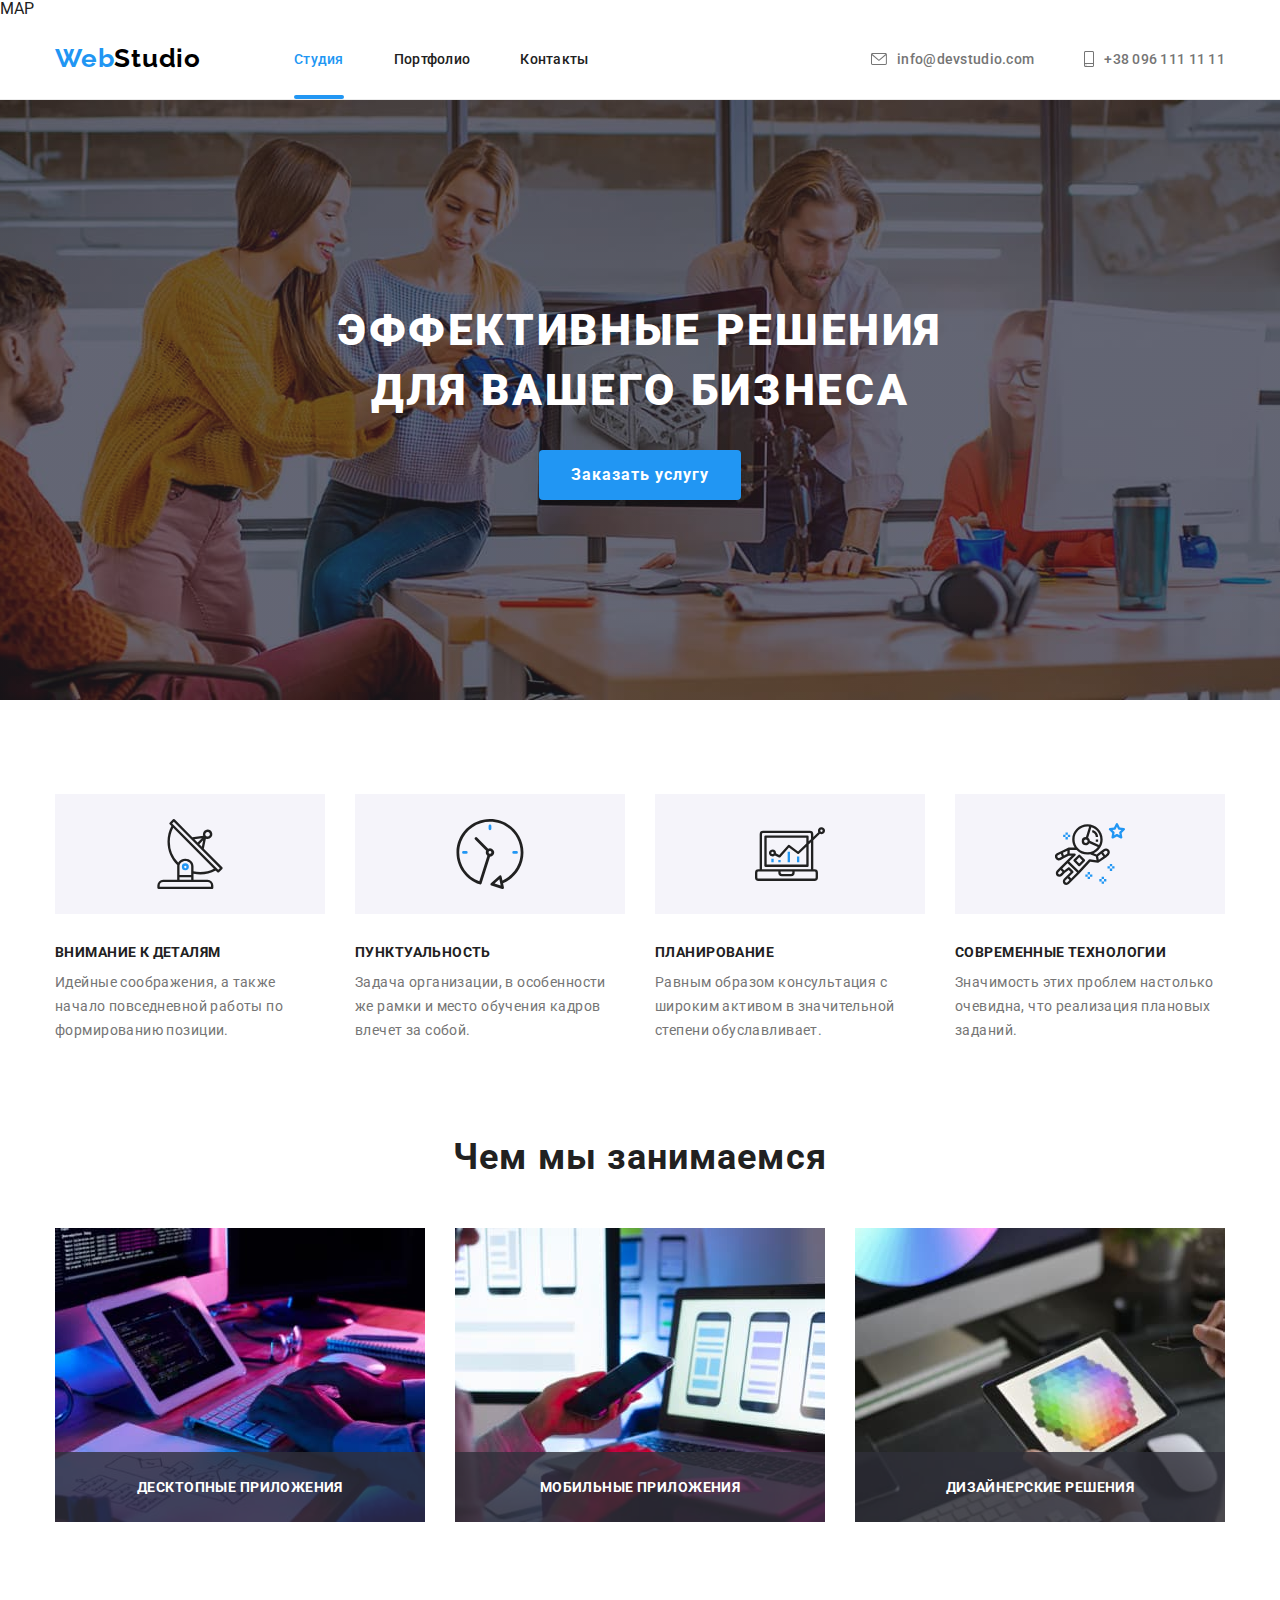
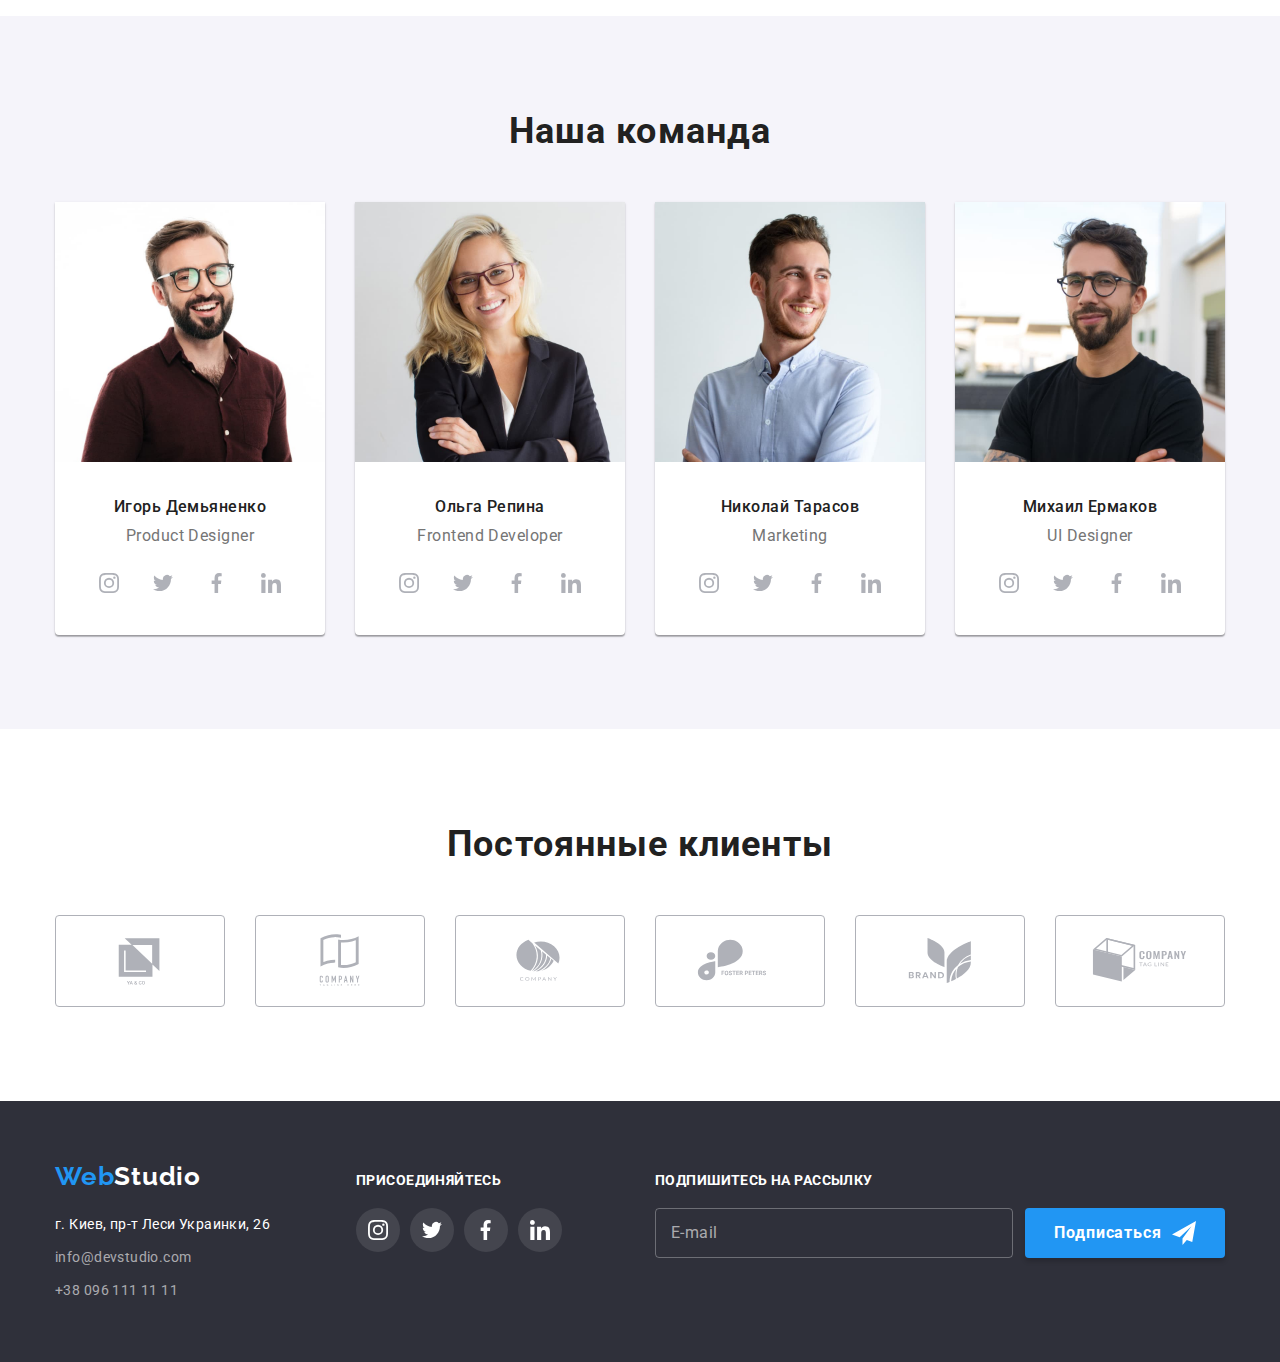
==== commit 99d67ab6: "twe" ====
--- a/index.html
+++ b/index.html
@@ -20,10 +20,11 @@
       href="https://cdnjs.cloudflare.com/ajax/libs/animate.css/4.1.1/animate.min.css"
     />
     <!-- <link rel="stylesheet" href="./css/style.css" /> -->
-    <link rel="stylesheet" href="/css/main.min.css" />
+    <link rel="stylesheet" href="./css/main.min.css" />
     <base target="_blank" />
   </head>
   <body>
+    <a href="./map.html">MAP</a>
     <div class="backdrop is-hidden" data-modal>
       <div class="modal">
         <button type="button" class="modal__close-btn" data-modal-close>
